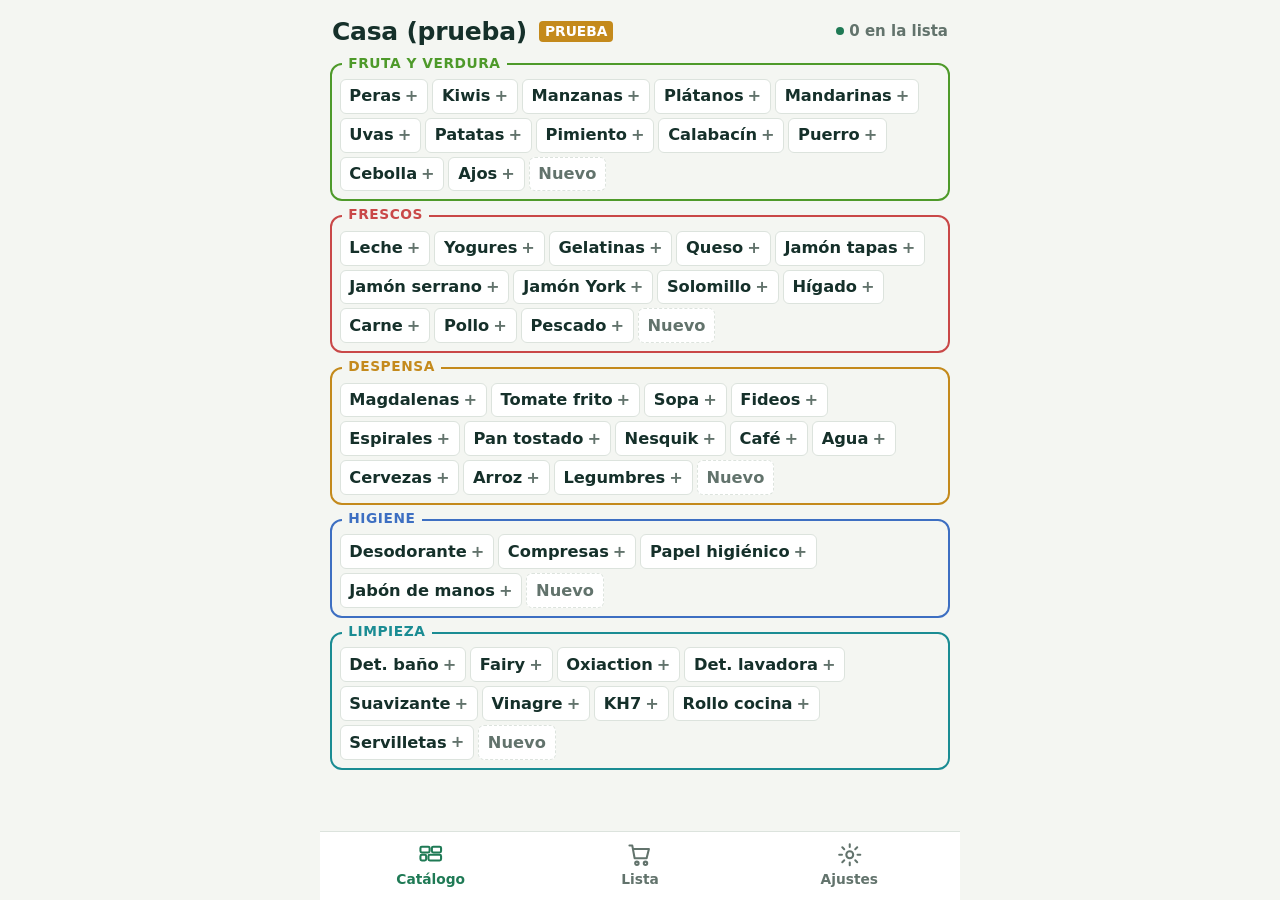
==== index.html @ 19a8db3e "Cesta: lista de la compra familiar en una hoja de Google Traído desde ritmo-caco/cesta. La app (app." ====
<!doctype html>
<html lang="es">
<head>
<meta charset="utf-8">
<meta name="viewport" content="width=device-width,initial-scale=1,viewport-fit=cover">
<title>Cesta</title>
<meta name="theme-color" content="#1F7A55">
<meta name="apple-mobile-web-app-capable" content="yes">
<meta name="mobile-web-app-capable" content="yes">
<meta name="apple-mobile-web-app-title" content="Cesta">
<link rel="manifest" href="manifest.json">
<link rel="icon" href="icon-192.png">
<link rel="apple-touch-icon" href="icon-192.png">
<link rel="stylesheet" href="style.css">
</head>
<body>
<div id="app" class="app"></div>
<div id="overlay"></div>
<script src="app.js"></script>
</body>
</html>
---- style.css ----
:root{
  --k:1.25;
  --bg:#F4F6F2; --surface:#FFFFFF; --ink:#15302A; --muted:#62736C; --line:#DCE3DD;
  --accent:#1F7A55; --accent-ink:#FFFFFF; --brick:#FFFFFF; --danger:#C8372D;
  --font:"Figtree",system-ui,-apple-system,"Segoe UI",Roboto,sans-serif;
  color-scheme:light;
}
@media (prefers-color-scheme: dark){:root:not([data-theme="light"]){
  --bg:#111D19; --surface:#16231F; --ink:#E6EFEA; --muted:#9AB0A7; --line:#2A3B35;
  --accent:#4CC08D; --accent-ink:#0B1A14; --brick:#1C2B26; color-scheme:dark}}
:root[data-theme="dark"]{
  --bg:#111D19; --surface:#16231F; --ink:#E6EFEA; --muted:#9AB0A7; --line:#2A3B35;
  --accent:#4CC08D; --accent-ink:#0B1A14; --brick:#1C2B26; color-scheme:dark}
*{box-sizing:border-box}
html,body{height:100%;margin:0}
body{background:var(--bg);color:var(--ink);font-family:var(--font);font-size:calc(15px*var(--k));line-height:1.4;
  -webkit-user-select:none;user-select:none;-webkit-touch-callout:none;-webkit-tap-highlight-color:transparent;overscroll-behavior:none}
input{-webkit-user-select:text;user-select:text}
button{font:inherit;color:inherit;cursor:pointer}
button:focus-visible,input:focus-visible,a:focus-visible{outline:2px solid var(--accent);outline-offset:2px}
.app{height:100%;display:flex;flex-direction:column;max-width:640px;margin:0 auto;position:relative}
.screen{flex:1;overflow-y:auto;overflow-x:hidden;padding:calc(12px + env(safe-area-inset-top,0px)) max(10px,env(safe-area-inset-right,0px)) 16px max(10px,env(safe-area-inset-left,0px))}

.top{display:flex;align-items:center;justify-content:space-between;gap:8px;margin:0 2px 12px}
.fam-btn{display:flex;align-items:center;gap:6px;background:none;border:0;padding:2px 0;min-width:0}
.fam-name{font-weight:800;font-size:calc(20px*var(--k));letter-spacing:-.01em;white-space:nowrap;overflow:hidden;text-overflow:ellipsis}
.caret{color:var(--muted);font-size:calc(10px*var(--k))}
.count{font-size:calc(12px*var(--k));font-weight:700;color:var(--muted);white-space:nowrap}
.sync{display:inline-block;width:8px;height:8px;border-radius:50%;background:var(--accent);margin-right:5px;vertical-align:1px}
.sync.wait{background:#E0A100;animation:blink 1s infinite}
.sync.off{background:var(--danger)}
@keyframes blink{50%{opacity:.3}}
.h1{font-weight:800;font-size:calc(20px*var(--k));margin:0 2px 12px}

.frames{display:flex;flex-direction:column;gap:14px}
.frame{border:2px solid var(--c);border-radius:12px;padding:calc(11px*var(--k)) calc(6px*var(--k)) calc(6px*var(--k));position:relative}
.frame-t{position:absolute;top:calc(-10px*var(--k));left:10px;background:var(--bg);padding:0 calc(5px*var(--k));font-size:calc(11px*var(--k));font-weight:800;letter-spacing:.04em;text-transform:uppercase;color:var(--c);line-height:calc(17px*var(--k));display:flex;align-items:center;gap:5px;max-width:calc(100% - 20px)}
.frame-t img{width:calc(17px*var(--k));height:calc(17px*var(--k));border-radius:4px}
.bricks{display:flex;flex-wrap:wrap;gap:4px}

.b{position:relative;display:inline-flex;align-items:center;gap:4px;border:1px solid var(--line);background:var(--brick);border-radius:6px;
  padding:calc(6px*var(--k)) calc(7px*var(--k));font-size:calc(13px*var(--k));font-weight:600;line-height:1.1;touch-action:manipulation;max-width:100%;text-decoration:none;color:var(--ink)}
.b .pl{font-weight:800;color:var(--muted);font-size:calc(13px*var(--k));line-height:1}
.b.on{background:var(--s);border-color:var(--s);color:var(--t,#fff)}
.b.on .pl{color:inherit;opacity:.85}
.b .q{font-size:calc(11px*var(--k));font-weight:800;background:rgba(255,255,255,.3);border-radius:4px;padding:0 4px}
.b .pd{width:calc(10px*var(--k));height:calc(10px*var(--k));border-radius:50%;background:var(--p);box-shadow:0 0 0 1.5px #fff;flex:none}
.b .lg{width:calc(15px*var(--k));height:calc(15px*var(--k));border-radius:3px;flex:none}
.b.press{transform:scale(.94);transition:transform .35s}
.b.done{background:var(--brick);border-color:var(--line);color:var(--muted);text-decoration:line-through}
.b.done .lg{opacity:.4}
.b.sel{box-shadow:0 0 0 2px var(--bg),0 0 0 4px var(--s,var(--accent))}
.b.kill{touch-action:none;cursor:grab;padding-right:calc(3px*var(--k))}
.b.kill .grip{opacity:.5;font-size:calc(12px*var(--k))}
.b.kill .x{border:0;background:none;padding:0 calc(5px*var(--k));font:inherit;color:var(--danger);font-weight:800}
.b.dragging{opacity:.3}
.frame-t .mv{border:1.5px solid var(--c);background:var(--bg);color:var(--c);border-radius:6px;font-size:calc(11px*var(--k));line-height:1;padding:calc(3px*var(--k)) calc(7px*var(--k));margin-left:calc(4px*var(--k))}
.ghost{position:fixed;z-index:50;pointer-events:none;box-shadow:0 8px 20px rgba(0,0,0,.3);transform:scale(1.08);background:var(--surface)}
.frame.drop{background:color-mix(in srgb,var(--c) 14%,transparent)}
.frames > .b.dash{align-self:flex-start}
.b.kill{border:1.5px dashed var(--danger);color:var(--danger)}
.b.kill .pl{color:var(--danger)}
.b.dash{border-style:dashed;color:var(--muted)}
.b.addb{padding:2px 2px 2px 7px}
.b.addb input{border:0;background:none;font:inherit;color:var(--ink);outline:0;width:110px;font-size:calc(16px*var(--k))}
.okb{border:0;background:var(--accent);color:var(--accent-ink);border-radius:4px;font-size:calc(12px*var(--k));font-weight:800;padding:5px 8px}
.hint{font-size:calc(12px*var(--k));color:var(--muted);text-align:center;margin:14px 8px 0}
.empty{padding:40px 20px;text-align:center;color:var(--muted)}

.nav{flex:none;display:grid;grid-template-columns:repeat(3,1fr);background:var(--surface);border-top:1px solid var(--line);
  padding:4px max(6px,env(safe-area-inset-right,0px)) calc(6px + env(safe-area-inset-bottom,0px)) max(6px,env(safe-area-inset-left,0px))}
.nav button{border:0;background:none;display:flex;flex-direction:column;align-items:center;gap:1px;font-size:calc(11px*var(--k));font-weight:700;color:var(--muted);padding:5px 0;position:relative}
.nav svg{width:calc(22px*var(--k));height:calc(22px*var(--k))}
.nav button.on{color:var(--accent)}
.badge{position:absolute;top:calc(1px*var(--k));left:calc(50% + 6px);background:var(--accent);color:var(--accent-ink);font-size:calc(10px*var(--k));font-weight:800;border-radius:999px;padding:0 calc(5px*var(--k));min-width:calc(18px*var(--k))}

/* popover */
.veil{position:fixed;inset:0;z-index:19}
.pop{position:fixed;z-index:20;background:var(--surface);border:1px solid var(--line);border-radius:14px;padding:7px;box-shadow:0 10px 28px rgba(0,0,0,.25);display:flex;flex-direction:column;gap:6px;max-width:min(calc(280px*var(--k)),calc(100vw - 16px));animation:pop .14s ease}
@keyframes pop{from{transform:scale(.92);opacity:0}to{transform:none;opacity:1}}
.pop-row{display:flex;gap:5px;flex-wrap:wrap;align-items:center}
.pp,.ps{width:calc(32px*var(--k));height:calc(32px*var(--k));border-radius:50%;border:0;background:var(--c);color:#fff;font-size:calc(12px*var(--k));font-weight:800;opacity:.45;padding:0;display:grid;place-items:center;overflow:hidden}
.ps{border-radius:8px}
.ps img{width:100%;height:100%}
.pp.on,.ps.on{opacity:1;box-shadow:0 0 0 2px var(--surface),0 0 0 4px var(--c)}
.pq{min-width:calc(32px*var(--k));height:calc(32px*var(--k));border-radius:8px;border:1.5px solid var(--line);background:var(--surface);font-size:calc(16px*var(--k));font-weight:800;line-height:1;padding:0 calc(8px*var(--k))}
.pq.del{margin-left:auto;color:var(--muted);font-size:calc(13px*var(--k))}
.pq.red{background:var(--danger);border-color:var(--danger);color:#fff;font-size:calc(13px*var(--k))}
.pn{min-width:calc(22px*var(--k));text-align:center;font-weight:800}
.pmsg{font-size:calc(12.5px*var(--k));font-weight:700;flex:1;min-width:120px}

/* bottom sheet */
.scrim{position:fixed;inset:0;background:rgba(10,20,17,.4);z-index:20;display:flex;align-items:flex-end;justify-content:center}
.sheet{background:var(--surface);width:100%;max-width:640px;border-radius:20px 20px 0 0;padding:14px 14px calc(18px + env(safe-area-inset-bottom,0px));animation:up .18s ease}
@keyframes up{from{transform:translateY(30px);opacity:.5}to{transform:none;opacity:1}}
.sheet h3{margin:0 0 12px;font-size:calc(18px*var(--k))}
.row{display:flex;gap:8px;align-items:center}
.in{flex:1;min-width:0;border:1.5px solid var(--line);border-radius:10px;padding:10px 11px;background:var(--bg);color:var(--ink);font:inherit;font-size:calc(16px*var(--k))}
.btn{border:0;border-radius:10px;padding:10px 14px;font-weight:800;font-size:calc(14px*var(--k))}
.btn.pri{background:var(--accent);color:var(--accent-ink)}
.btn.ghost{background:none;color:var(--muted)}
.btn.wide{width:100%}
.fam-opt{display:flex;align-items:center;justify-content:space-between;gap:8px;width:100%;border:2px solid var(--line);background:var(--surface);border-radius:12px;padding:11px 12px;margin-bottom:6px;font-weight:700;text-align:left}
.fam-opt.on{border-color:var(--accent)}
.toast{position:fixed;left:50%;transform:translateX(-50%);bottom:calc(74px + env(safe-area-inset-bottom,0px));z-index:30;width:calc(100% - 24px);max-width:600px;background:var(--ink);color:var(--bg);border-radius:12px;padding:10px 12px;font-size:calc(13.5px*var(--k));font-weight:700;display:flex;justify-content:space-between;gap:10px;animation:up .2s ease}
.toast button{background:none;border:0;color:inherit;font-weight:800;text-decoration:underline;padding:0}

/* login / onboarding */
.hero{flex:1;display:flex;flex-direction:column;justify-content:center;gap:18px;padding:32px max(20px,env(safe-area-inset-right,0px)) calc(32px + env(safe-area-inset-bottom,0px)) max(20px,env(safe-area-inset-left,0px));overflow:auto}
.logo-wall{display:flex;flex-wrap:wrap;gap:4px;max-width:260px}
.logo-wall span{height:22px;border-radius:5px;display:inline-block}
.hero h1{font-size:calc(44px*var(--k));line-height:1;margin:0;letter-spacing:-.03em}
.hero p{margin:0;color:var(--muted);max-width:40ch}
.card{border:2px solid var(--c,var(--line));border-radius:12px;padding:16px 12px 12px;position:relative;display:flex;flex-direction:column;gap:8px}
.err{color:var(--danger);font-weight:700;font-size:calc(13px*var(--k))}
.demo-tag{font-size:calc(11px*var(--k));font-weight:800;color:#fff;background:#C48A1C;border-radius:4px;padding:1px 6px;margin-left:6px;vertical-align:2px}
@media (prefers-reduced-motion:reduce){*{animation:none!important;transition:none!important}}
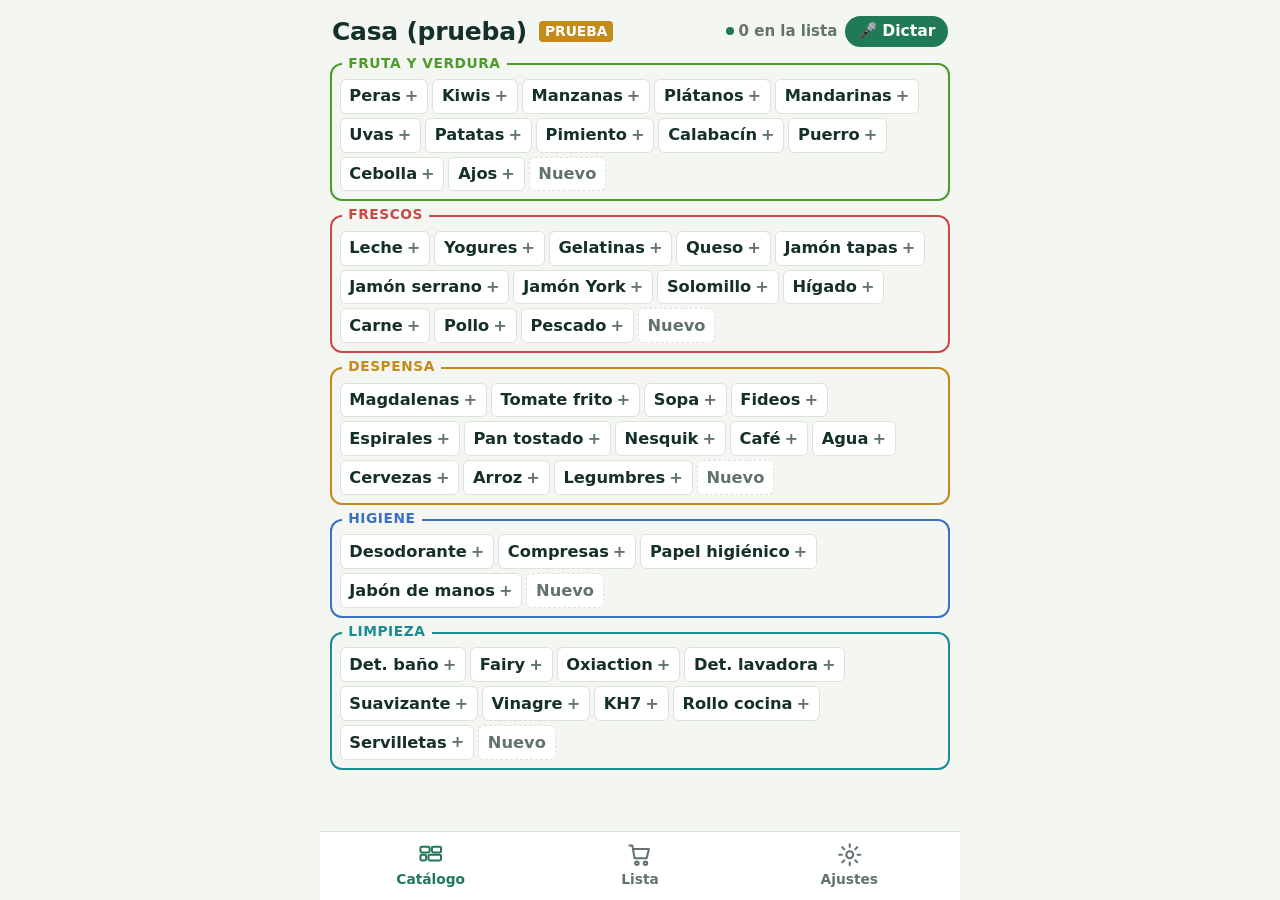
==== commit 4946b848: "Dictar lista y productos, Clasificar, tiendas con emoji, ventanas arriba - 🎤 Dictar en el catálogo: " ====
--- a/index.html
+++ b/index.html
@@ -16,6 +16,7 @@
 <body>
 <div id="app" class="app"></div>
 <div id="overlay"></div>
+<script src="voz.js"></script>
 <script src="app.js"></script>
 </body>
 </html>
--- a/style.css
+++ b/style.css
@@ -89,10 +89,33 @@
 .pn{min-width:calc(22px*var(--k));text-align:center;font-weight:800}
 .pmsg{font-size:calc(12.5px*var(--k));font-weight:700;flex:1;min-width:120px}
 
-/* bottom sheet */
-.scrim{position:fixed;inset:0;background:rgba(10,20,17,.4);z-index:20;display:flex;align-items:flex-end;justify-content:center}
-.sheet{background:var(--surface);width:100%;max-width:640px;border-radius:20px 20px 0 0;padding:14px 14px calc(18px + env(safe-area-inset-bottom,0px));animation:up .18s ease}
+/* ventanas flotantes arriba (el teclado del móvil ocupa la parte de abajo) */
+.scrim{position:fixed;inset:0;background:rgba(10,20,17,.4);z-index:20;display:flex;align-items:flex-start;justify-content:center;padding:calc(8px + env(safe-area-inset-top,0px)) 8px 0}
+.sheet{background:var(--surface);width:100%;max-width:640px;border-radius:16px;padding:14px;max-height:calc(100dvh - 24px);overflow-y:auto;box-shadow:0 12px 32px rgba(0,0,0,.25);animation:down .18s ease}
+@keyframes down{from{transform:translateY(-24px);opacity:.5}to{transform:none;opacity:1}}
 @keyframes up{from{transform:translateY(30px);opacity:.5}to{transform:none;opacity:1}}
+.sheet textarea.in{width:100%;min-height:calc(84px*var(--k));resize:vertical;display:block;-webkit-user-select:text;user-select:text}
+.sheet .hint{margin:8px 0 0}
+.dup{margin:8px 2px 0;font-size:calc(13px*var(--k));font-weight:700;color:var(--danger)}
+.vrows{display:flex;flex-direction:column;gap:8px;margin:0 0 12px}
+.vr{border:1.5px solid var(--line);border-radius:10px;padding:7px 8px;display:flex;flex-direction:column;gap:6px}
+.vr.ask{border-color:#E0A100;background:color-mix(in srgb,#E0A100 9%,transparent)}
+.vr.skip{opacity:.45}
+.vr.skip .vh b{text-decoration:line-through}
+.vh{display:flex;align-items:center;gap:6px;font-size:calc(14px*var(--k))}
+.vh b{flex:1;min-width:0}
+.vh .st{font-size:calc(11.5px*var(--k));font-weight:700;color:var(--muted);text-align:right}
+.vh .x{border:0;background:none;color:var(--muted);font-weight:800;font-size:calc(14px*var(--k));padding:2px 4px}
+.chips{display:flex;flex-wrap:wrap;gap:5px}
+.ch{border:1.5px solid var(--c,var(--line));color:var(--c,var(--ink));background:var(--surface);border-radius:999px;padding:calc(3px*var(--k)) calc(9px*var(--k));font-size:calc(12px*var(--k));font-weight:700}
+.ch.on{background:var(--c,var(--accent));color:#fff}
+.mic{border:0;background:var(--accent);color:var(--accent-ink);border-radius:999px;padding:calc(4px*var(--k)) calc(10px*var(--k));font-weight:800;font-size:calc(12.5px*var(--k));margin-left:8px}
+.mic.live{background:var(--danger);color:#fff;animation:blink 1s infinite}
+.tools{display:flex;flex-wrap:wrap;gap:6px;margin:0 0 12px}
+.emo{font-size:calc(14px*var(--k));line-height:1;flex:none}
+.ps .emo{font-size:calc(18px*var(--k))}
+.b.flash{animation:flash .5s ease 4;box-shadow:0 0 0 3px var(--accent)}
+@keyframes flash{50%{transform:scale(1.12)}}
 .sheet h3{margin:0 0 12px;font-size:calc(18px*var(--k))}
 .row{display:flex;gap:8px;align-items:center}
 .in{flex:1;min-width:0;border:1.5px solid var(--line);border-radius:10px;padding:10px 11px;background:var(--bg);color:var(--ink);font:inherit;font-size:calc(16px*var(--k))}
@@ -102,7 +125,7 @@
 .btn.wide{width:100%}
 .fam-opt{display:flex;align-items:center;justify-content:space-between;gap:8px;width:100%;border:2px solid var(--line);background:var(--surface);border-radius:12px;padding:11px 12px;margin-bottom:6px;font-weight:700;text-align:left}
 .fam-opt.on{border-color:var(--accent)}
-.toast{position:fixed;left:50%;transform:translateX(-50%);bottom:calc(74px + env(safe-area-inset-bottom,0px));z-index:30;width:calc(100% - 24px);max-width:600px;background:var(--ink);color:var(--bg);border-radius:12px;padding:10px 12px;font-size:calc(13.5px*var(--k));font-weight:700;display:flex;justify-content:space-between;gap:10px;animation:up .2s ease}
+.toast{position:fixed;left:0;right:0;margin:0 auto;bottom:calc(74px + env(safe-area-inset-bottom,0px));z-index:30;width:calc(100% - 24px);max-width:600px;background:var(--ink);color:var(--bg);border-radius:12px;padding:10px 12px;font-size:calc(13.5px*var(--k));font-weight:700;display:flex;justify-content:space-between;gap:10px;animation:up .2s ease}
 .toast button{background:none;border:0;color:inherit;font-weight:800;text-decoration:underline;padding:0}
 
 /* login / onboarding */
